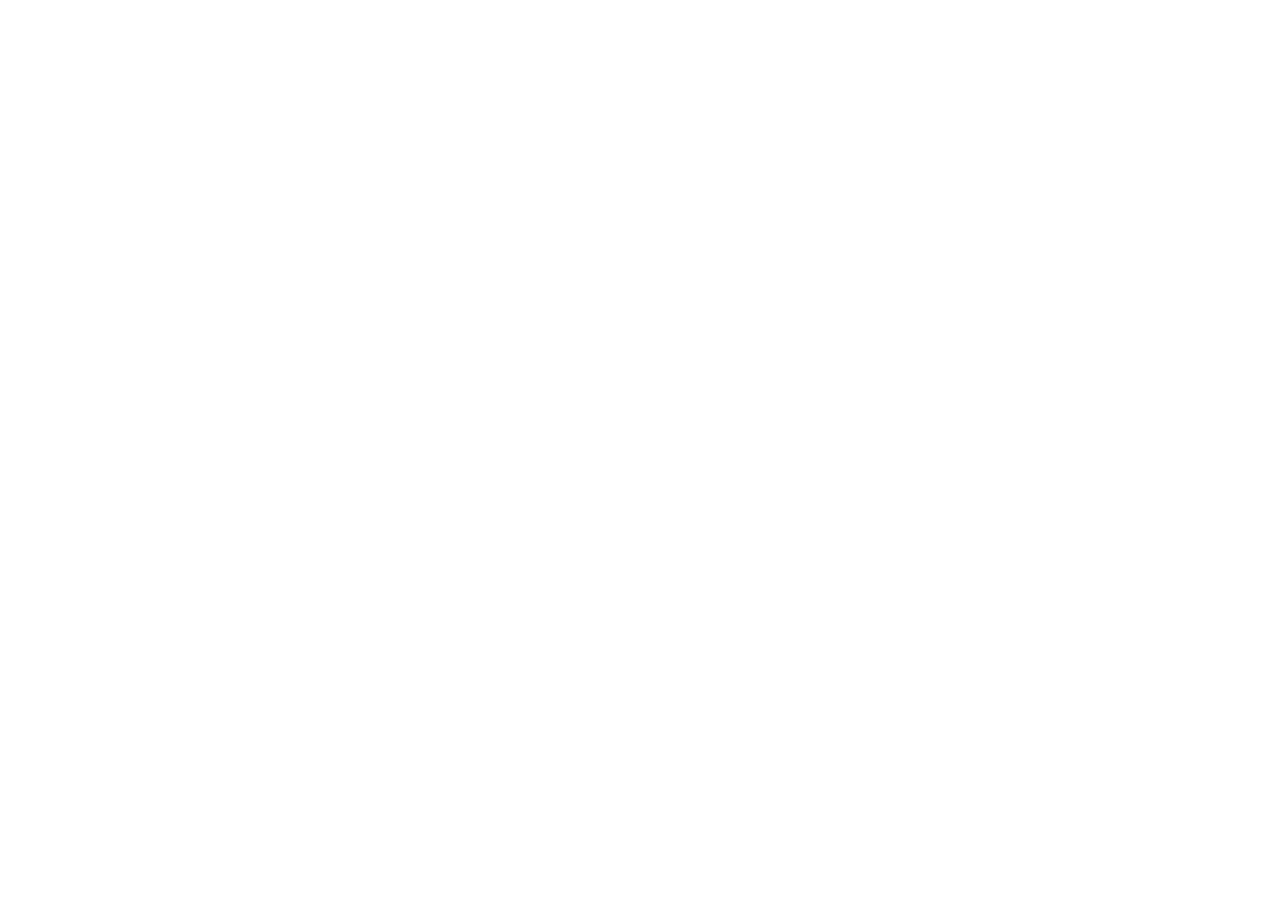
==== credits/index.html @ ddbeaecb "legible code" ====
<!DOCTYPE html>
<html lang="en-US">
	<!-- Hey it's me, the website code. pretty neat stuff here, steal whatever you need to code your own site! Source Code: https://github.com/BrandyBuizel/credits.newgroundszine.store -->
	<head>
		<!-- Redirect at 0 Seconds -->
		<meta http-equiv="Refresh" content="0; url='https://credits.newgroundszine.store'" />

		<meta charset="utf-8">
		<meta name="description" content="NGZ: the Zine of the Future, Today!">
		<meta name="keywords" content="newgrounds, zine, store, credits, fanzine">
		<meta name="author" content="brandon driesse">
	  
		<link rel="stylesheet" type="text/css" href="../css/common.css">

		<link rel="icon" type="image/x-icon" href="../favicon/favicon.ico"/>
		<link rel="shortcut icon" type="image/x-icon" href="../favicon/android-chrome-192x192.png"/>
		<link rel="apple-touch-icon" sizes="180x180" href="../favicon/apple-touch-icon.png">
		<link rel="icon" type="image/png" sizes="32x32" href="../favicon/favicon-32x32.png">
		<link rel="icon" type="image/png" sizes="16x16" href="../favicon/favicon-16x16.png">
		<link rel="manifest" href="../favicon/site.webmanifest">
		
		<title>NGZ: the Zine of the Future, Today!</title>
	</head>
	<body>
		<!--Header-->
		<div id="header" class="center">
			<img src="../NGZ-Cover Title.svg" alt="Newgrounds Zine"/>
		</div>

		<!--Footer-->
		<div id="footer" class="center">
			<a href="https://www.type-4.com/store/ngz/" target="_blank">
				<img src="../icons/NGZ_Logo.png" alt="Store Page" class="invert">
			</a>
			<a href="https://ngz.newgrounds.com/" target="_blank">
				<img src="../icons/Newgrounds_Tank.webp" alt="Newgrounds">
			</a>
			<br>
			<h3>NGZ © 2026</h3>
		</div>
	</body>
</html>
---- css/common.css ----
@import url('https://fonts.googleapis.com/css?family=Roboto&display=swap');
@import url('https://fonts.googleapis.com/css2?family=Lexend:wght@100..900&display=swap');

/* ROOT VARIABLES */
:root {
    --bg-color: #f6f7de;

    --text-color: #191919;
	--pink-color: #d77bba;
	--purp-color: #b883ca;
	--cyan-color: #5fcde4;

	--red-color: #b44837;
	--blue-color: #5b6ee1;
	--green-color: #8bdf92;
}

html {
	background-color: var(--bg-color);
	display: block;
	margin: auto;
	font-family: 'Lexend', sans-serif;
}

/******************/
/* HEADER SECTION */
/******************/
#header {
	display: block;
    margin-left: -32px;
}

#header > img { 
	width: auto;
	height: 200px;
}

#name {
	width: 96px;

	position: sticky;

	top: 20px;
	left: 0;
}

/****************/
/* MAIN CONTENT */
/****************/
body {
	overflow-x: hidden !important;
	display: block;
	width: 98%;
	
	margin: 0px auto;
	padding: 1em .5em;

	background-color: var(--bg-color);
}

a {
	text-decoration: none;
	font-weight: bold;
}

embed {
	width: 100%;
	height: max-content;
}

.center {
	text-align: center;
	margin-left: auto;
	margin-right: auto;
	list-style-position: inside;
}

img.invert { filter: invert(1) !important; }

#content {
	display: block;
	width: 96%;
	height: auto;
	
	margin-top: 0;
	margin-bottom: 0;
	margin-left: auto;
	margin-right: auto;
}

div {
	margin: 6px;
}

p {
	color: var(--text-color);
	font-size: 18px;
	
	text-align: center;
}

p a { color: var(--pink-color); }
h3 a { color: var(--purp-color); }

/*******************/
/* GALLERY SECTION */
/*******************/
div.gallery > img,
div.gallery > a > img {
	display: inline-flexbox;
	margin: 4px;
	padding: 2px;

	height: 120px;
	width: auto;

	border: dashed;
	border-color: var(--text-color);
	image-rendering: pixelated;
}

@keyframes credAnim {
  0%   {background-color:var(--purp-color); transform:scale(1.2);}
  5%   {background-color:var(--purp-color); transform:rotate(10deg); transform:scale(0.9);}
  20%  {background-color:var(--blue-color); transform:rotate(-5deg);}
  45%  {background-color:var(--green-color); transform:scale(1.2);}
  60%  {background-color:var(--cyan-color); transform:rotate(5deg);}
  80%  {background-color:var(--cyan-color); transform:scale(1.2);}
  100% {background-color:var(--pink-color); transform:scale(2.0);}
}

div.gallery > img:hover,
div.gallery > a > img:hover{
	animation-name: credAnim;
	animation-duration: 2.5s;

	/* END STATE */
	transform:scale(2.0);
	padding: 0;
	margin: 6px;
}

/******************/
/* FOOTER SECTION */
/******************/
#footer {
	display: block;
	margin: auto;

	width: 100%;
	padding-top: 12px;
	padding-bottom: 32px;
	height: 36px;

	background-color: var(--bg-color);
	border-top: 3px dashed var(--text-color);
}

#footer p {
	font-size: 14px;
	font-weight: bold;
	text-align: center;
	color: var(--text-color);

	margin-top: 6px;
	margin-bottom: 0px;
	padding: 0px;
}

#footer > h3 { 
	margin-top: 6px;
	padding-bottom: 1em;
}

#footer img {
	padding: .5em;
	filter: brightness(1);
}

#footer > a > img {
	height: 60px;
	width: auto;
}

#footer img:hover { transform: scale(120%); }

/* END OF STYLES */
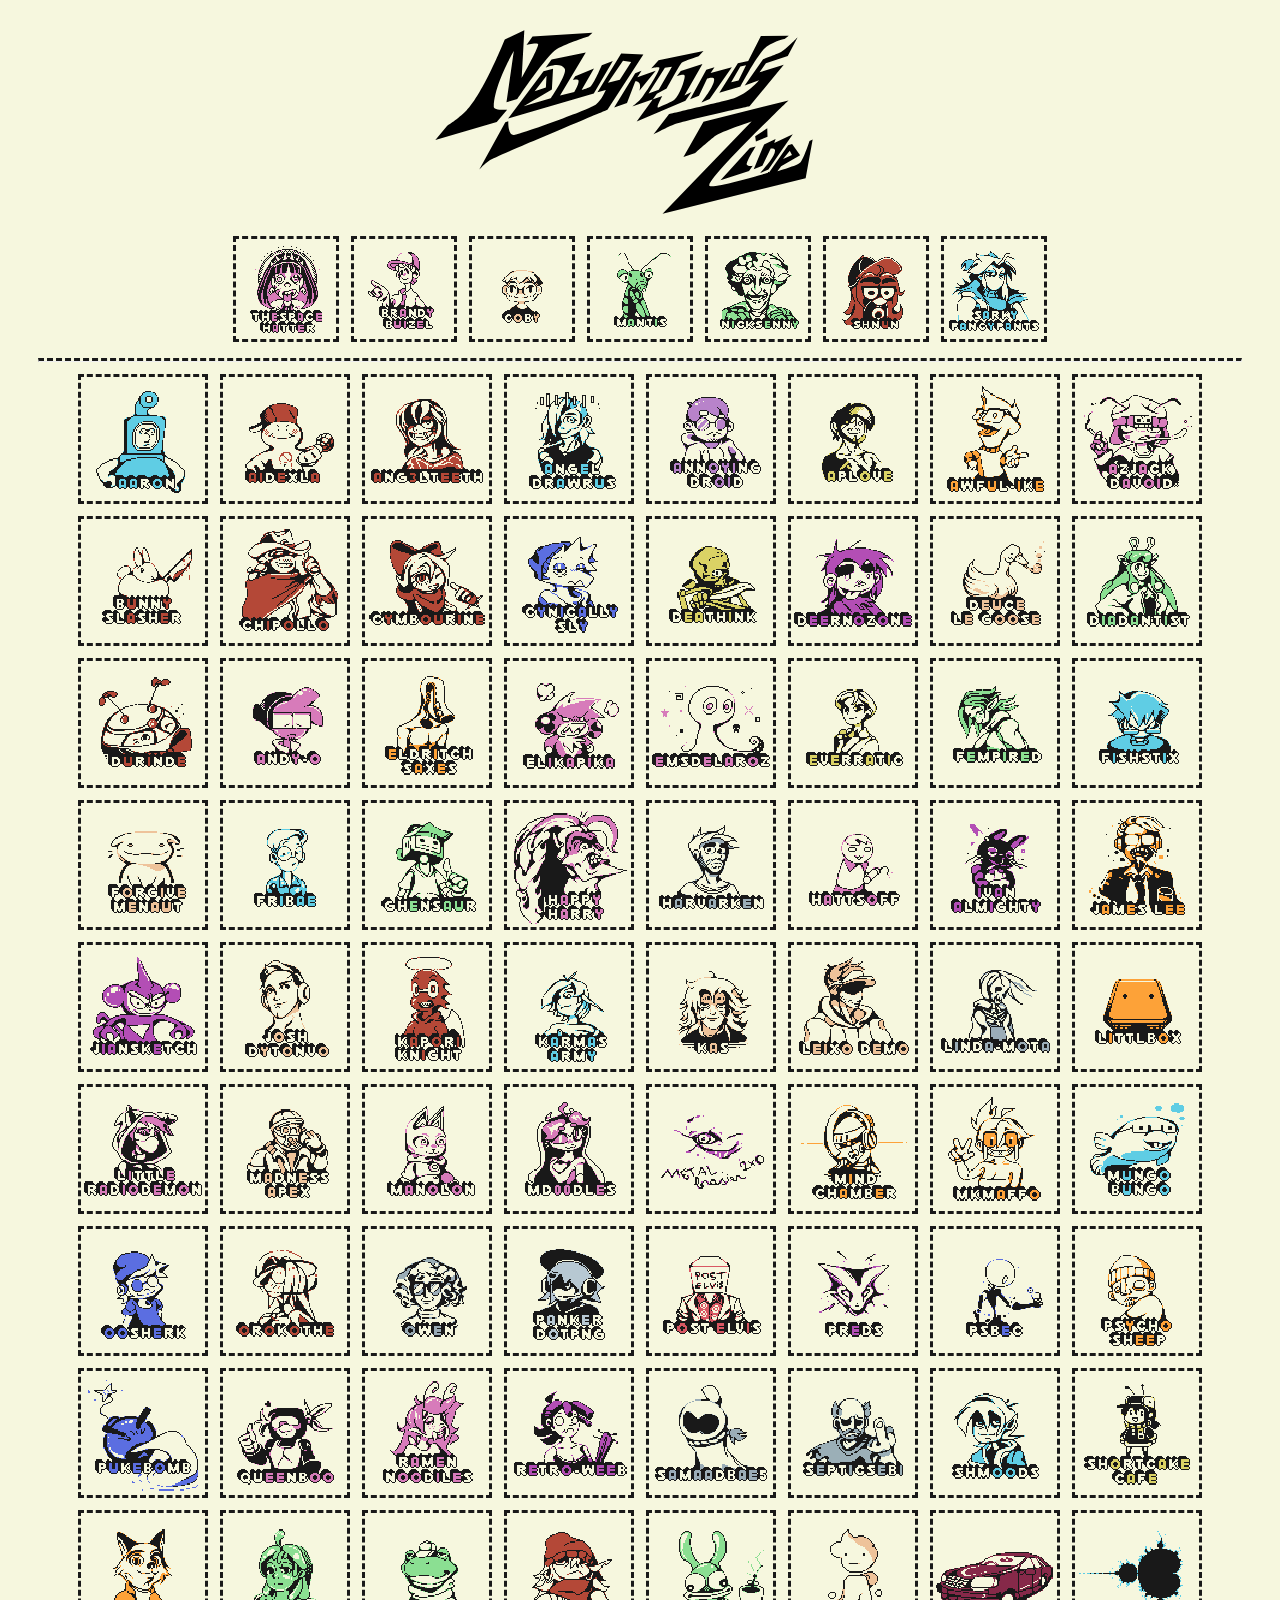
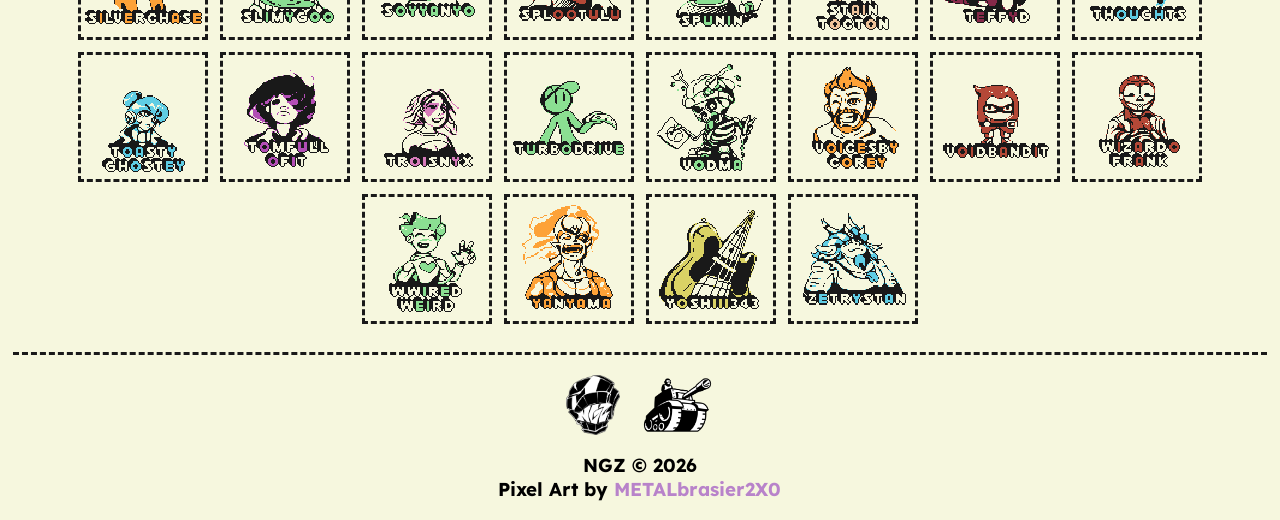
==== commit 4d594faa: "init" ====
--- a/credits/index.html
+++ b/credits/index.html
@@ -2,9 +2,6 @@
 <html lang="en-US">
 	<!-- Hey it's me, the website code. pretty neat stuff here, steal whatever you need to code your own site! Source Code: https://github.com/BrandyBuizel/credits.newgroundszine.store -->
 	<head>
-		<!-- Redirect at 0 Seconds -->
-		<meta http-equiv="Refresh" content="0; url='https://credits.newgroundszine.store'" />
-
 		<meta charset="utf-8">
 		<meta name="description" content="NGZ: the Zine of the Future, Today!">
 		<meta name="keywords" content="newgrounds, zine, store, credits, fanzine">
@@ -19,7 +16,7 @@
 		<link rel="icon" type="image/png" sizes="16x16" href="../favicon/favicon-16x16.png">
 		<link rel="manifest" href="../favicon/site.webmanifest">
 		
-		<title>NGZ: the Zine of the Future, Today!</title>
+		<title>NGZ: Zine Credits Page</title>
 	</head>
 	<body>
 		<!--Header-->
@@ -27,6 +24,404 @@
 			<img src="../NGZ-Cover Title.svg" alt="Newgrounds Zine"/>
 		</div>
 
+		<!--Main Content-->
+		<div id="content" class="center flex gallery credits">
+			<div class="mod-team">
+			<a href="https://thespacehatter.newgrounds.com/">
+				<img src="../credits/images/THESPACEHATTER.png" 
+				loading="lazy" alt="TheSpaceHatter"
+				id="TheSpaceHatter" /></a>
+			<a href="https://brandybuizel.newgrounds.com/">
+				<img src="../credits/images/brandybuizel.png" 
+				loading="lazy" alt="BrandyBuizel"
+				id="BrandyBuizel" /></a>
+			<a href="https://coby.newgrounds.com/">
+				<img src="../credits/images/coby.png" 
+				loading="lazy" alt="coby"
+				id="coby" /></a>
+			<a href="https://mantis.newgrounds.com/">
+				<img src="../credits/images/mantis.png" 
+				loading="lazy" alt="Mantis"
+				id="Mantis" /></a>
+			<a href="https://nicksenny.newgrounds.com/">
+				<img src="../credits/images/nicksenny.png" 
+				loading="lazy" alt="NickSenny"
+				id="NickSenny" /></a>
+			<a href="https://pcshnun.newgrounds.com/">
+				<img src="../credits/images/shnun.png" 
+				loading="lazy" alt="PCShnun"
+				id="PCShnun" /></a>
+			<a href="https://sarkyfancypants.newgrounds.com/">
+				<img src="../credits/images/sarkyfancypants.png" 
+				loading="lazy" alt="SarkyFancyPants"
+				id="SarkyFancyPants" /></a>
+			</div><hr>
+
+			<a href="https://aaron-long.newgrounds.com/">
+				<img src="../credits/images/aaron.png"
+				loading="lazy" alt="Aaron-Long"
+				id="Aaron-Long" /></a>
+			<a href="https://aidexla.newgrounds.com/">
+				<img src="../credits/images/aidexla.png"
+				loading="lazy" alt="AIDexla" 
+				id="AIDexla" /></a>
+			<a href="https://ang3lteeth.newgrounds.com/">
+				<img src="../credits/images/ang3lteeth.png" 
+				loading="lazy" alt="Ang3lteeth"
+				id="Ang3lteeth" /></a>
+			<a href="https://angeldrawrus.newgrounds.com/">
+				<img src="../credits/images/angeldrawrus.png" 
+				loading="lazy" alt="AngelDrawRus"
+				id="AngelDrawRus" /></a>
+			<a href="https://droid.newgrounds.com">
+				<img src="../credits/images/annoyingdroid.png" 
+				loading="lazy" alt="Droid"
+				id="Droid" /></a>
+			<a href="https://aplovestudio.newgrounds.com/">
+				<img src="../credits/images/aplove.png" 
+				loading="lazy" alt="aplovestudio"
+				id="aplovestudio" /></a>
+			<a href="https://awful-ike.newgrounds.com/">
+				<img src="../credits/images/awfulike.png" 
+				loading="lazy" alt="Awful-Ike"
+				id="Awful-Ike" /></a>
+			<a href="https://azjackdavoid.newgrounds.com/">
+				<img src="../credits/images/azjackdavoid.png" 
+				loading="lazy" alt="AzjackDaVoid"
+				id="AzjackDaVoid" /></a>
+			<!-- <a href="https://brandybuizel.newgrounds.com/">
+				<img src="../credits/images/brandybuizel.png" 
+				loading="lazy" alt="BrandyBuizel"
+				id="BrandyBuizel" /></a> -->
+			<a href="https://bunnyslasher.newgrounds.com/">
+				<img src="../credits/images/bunnyslasher.png" 
+				loading="lazy" alt="bunnyslasher"
+				id="bunnyslasher" /></a>
+			<a href="https://chipollo.newgrounds.com/">
+				<img src="../credits/images/chipollo.png" 
+				loading="lazy" alt="chipollo"
+				id="chipollo" /></a>
+			<!-- <a href="https://coby.newgrounds.com/">
+				<img src="../credits/images/coby.png" 
+				loading="lazy" alt="coby"
+				id="coby" /></a> -->
+			<a href="https://cymbourine.newgrounds.com/">
+				<img src="../credits/images/cymbourine.png" 
+				loading="lazy" alt="Cymbourine"
+				id="Cymbourine" /></a>
+			<a href="https://cynicallysly.newgrounds.com/">
+				<img src="../credits/images/cynicallysly.png" 
+				loading="lazy" alt="cynicallysly"
+				id="cynicallysly" /></a>
+			<a href="https://deathink.newgrounds.com/">
+				<img src="../credits/images/deathink.png" 
+				loading="lazy" alt="deathink"
+				id="deathink" /></a>
+			<a href="https://deernozone.newgrounds.com/">
+				<img src="../credits/images/deernozone.png" 
+				loading="lazy" alt="deernozone"
+				id="deernozone" /></a>
+			<a href="https://deucelegoose.newgrounds.com/">
+				<img src="../credits/images/deucelegoose.png" 
+				loading="lazy" alt="DeuceLeGoose"
+				id="DeuceLeGoose" /></a>
+			<a href="https://diadantist.newgrounds.com/">
+				<img src="../credits/images/diadantist.png" 
+				loading="lazy" alt="Diadantist"
+				id="Diadantist" /></a>
+			<a href="https://durinde.newgrounds.com/">
+				<img src="../credits/images/durinde.png" 
+				loading="lazy" alt="Durinde"
+				id="Durinde" /></a>
+			<a href="https://dynamotoon.newgrounds.com/">
+				<img src="../credits/images/dynamotoon.png" 
+				loading="lazy" alt="DynamoToon" 
+				id="DynamoToon" /></a>
+			<a href="https://eldritchsaxes.newgrounds.com/">
+				<img src="../credits/images/eldritchsaxes.png" 
+				loading="lazy" alt="Eldritchsaxes" 
+				id="Eldritchsaxes" /></a>
+			<a href="https://elikapika.newgrounds.com/">
+				<img src="../credits/images/elikapika.png" 
+				loading="lazy" alt="elikapika" 
+				id="elikapika" /></a>
+			<a href="https://emsdelaroz.newgrounds.com/">
+				<img src="../credits/images/emsdelaroz.png" 
+				loading="lazy" alt="EmsDeLaRoZ" 
+				id="EmsDeLaRoZ" /></a>
+			<a href="https://everratic.newgrounds.com/">
+				<img src="../credits/images/everratic.png" 
+				loading="lazy" alt="Everratic" 
+				id="Everratic" /></a>
+			<a href="https://fempired.newgrounds.com/">
+				<img src="../credits/images/fempired.png" 
+				loading="lazy" alt="Fempired" 
+				id="Fempired" /></a>
+			<a href="https://fish-on-stix.newgrounds.com/">
+				<img src="../credits/images/fishstix.png" 
+				loading="lazy" alt="FISH-ON-STIX" 
+				id="FISH-ON-STIX" /></a>
+			<a href="https://forgivemenaut.newgrounds.com/">
+				<img src="../credits/images/forgivemenaut.png" 
+				loading="lazy" alt="forgivemenaut" id="forgivemenaut" /></a>
+			<a href="https://fribae.newgrounds.com/">
+				<img src="../credits/images/fribae.png" 
+				loading="lazy" alt="fribae" 
+				id="fribae" /></a>
+			<a href="https://ghensaur.newgrounds.com/">
+				<img src="../credits/images/ghensaur.png" 
+				loading="lazy" alt="GhenSaur" 
+				id="GhenSaur" /></a>
+			<a href="https://happyharry.newgrounds.com/">
+				<img src="../credits/images/happyharry.png" 
+				loading="lazy" alt="HappyHarry" 
+				id="HappyHarry" /></a>
+			<a href="https://almightyhans.newgrounds.com/">
+				<img src="../credits/images/harvarken.png" 
+				loading="lazy" alt="AlmightyHans" 
+				id="AlmightyHans" /></a>
+			<a href="https://hattsoff.newgrounds.com/">
+				<img src="../credits/images/hattsoff.png" 
+				loading="lazy" alt="Hattsoff" 
+				id="Hattsoff" /></a>
+			<a href="https://ivanalmighty.newgrounds.com/">
+				<img src="../credits/images/ivanalmighty.png" 
+				loading="lazy" alt="IvanAlmighty"
+				id="IvanAlmighty" /></a>
+			<a href="https://jameslee.newgrounds.com/">
+				<img src="../credits/images/jameslee.png" 
+				loading="lazy" alt="JamesLee"
+				id="JamesLee" /></a>
+			<a href="https://jiansketch.newgrounds.com/">
+				<img src="../credits/images/jiansketch.png" 
+				loading="lazy" alt="jiansketch"
+				id="jiansketch" /></a>
+			<a href="https://joshdytonvo.newgrounds.com/">
+				<img src="../credits/images/joshdytonvo.png" 
+				loading="lazy" alt="JoshDytonVO"
+				id="JoshDytonVO" /></a>
+			<a href="https://kaporiknight.newgrounds.com/">
+				<img src="../credits/images/kaporiknight.png" 
+				loading="lazy" alt="KaporiKnight"
+				id="KaporiKnight" /></a>
+			<a href="https://karmasarmy.newgrounds.com/">
+				<img src="../credits/images/karmasarmy.png" 
+				loading="lazy" alt="KarmasArmy"
+				id="KarmasArmy" /></a>
+			<a href="https://kastozx.newgrounds.com">
+				<img src="../credits/images/kas.png" 
+				loading="lazy" alt="kastozx"
+				id="kastozx" /></a>
+			<a href="https://leixodemo.newgrounds.com/">
+				<img src="../credits/images/leixodemo.png" 
+				loading="lazy" alt="LEIXODEMO"
+				id="LEIXODEMO" /></a>
+			<a href="https://linda-mota.newgrounds.com/">
+				<img src="../credits/images/lindamota.png" 
+				loading="lazy" alt="linda-mota"
+				id="linda-mota" /></a>
+			<a href="https://littlbox.newgrounds.com/">
+				<img src="../credits/images/littlbox.png" 
+				loading="lazy" alt="littlbox"
+				id="littlbox" /></a>
+			<a href="https://little-radiodemon.newgrounds.com/">
+				<img src="../credits/images/littleradiodemon.png" 
+				loading="lazy" alt="Little-RadioDemon"
+				id="Little-RadioDemon" /></a>
+			<a href="https://mr4w.newgrounds.com/">
+				<img src="../credits/images/madnessapex.png" 
+				loading="lazy" alt="Mr4W"
+				id="Mr4W" /></a>
+			<a href="https://manolon.newgrounds.com/">
+				<img src="../credits/images/manolon.png" 
+				loading="lazy" alt="ManoLon"
+				id="ManoLon" /></a>
+			<!-- <a href="https://mantis.newgrounds.com/">
+				<img src="../credits/images/mantis.png" 
+				loading="lazy" alt="Mantis"
+				id="Mantis" /></a> -->
+			<a href="https://md00dles.newgrounds.com/">
+				<img src="../credits/images/mdoodles.png" 
+				loading="lazy" alt="MD00dles"
+				id="MD00dles" /></a>
+			<a href="https://metalbrasier2x0.newgrounds.com/">
+				<img src="../credits/images/METALbrasier2X0.png" 
+				loading="lazy" alt="METALbrasier2X0"
+				id="METALbrasier2X0" /></a>
+			<a href="https://mindchamber.newgrounds.com/">
+				<img src="../credits/images/mindchamber.png" 
+				loading="lazy" alt="MindChamber"
+				id="MindChamber" /></a>
+			<a href="https://mkmaffo.newgrounds.com/">
+				<img src="../credits/images/mkmaffo.png" 
+				loading="lazy" alt="MKMaffo"
+				id="MKMaffo" /></a>
+			<a href="https://mungobung0.newgrounds.com/">
+				<img src="../credits/images/mungobungo.png" 
+				loading="lazy" alt="MungoBUNG0"
+				id="MungoBUNG0" /></a>
+			<!-- <a href="https://nicksenny.newgrounds.com/">
+				<img src="../credits/images/nicksenny.png" 
+				loading="lazy" alt="NickSenny"
+				id="NickSenny" /></a> -->
+			<a href="https://oosherk.newgrounds.com/">
+				<img src="../credits/images/oosherk.png" 
+				loading="lazy" alt="OOSHERK"
+				id="OOSHERK" /></a>
+			<a href="https://orokothe.newgrounds.com/">
+				<img src="../credits/images/orokothe.png" 
+				loading="lazy" alt="Orokothe"
+				id="Orokothe" /></a>
+			<a href="https://owen.newgrounds.com/">
+				<img src="../credits/images/owen.png" 
+				loading="lazy" alt="Owen"
+				id="Owen" /></a>
+			<a href="https://pankerdotpng.newgrounds.com/">
+				<img src="../credits/images/pankerdotpng.png" 
+				loading="lazy" alt="pankerdotpng"
+				id="pankerdotpng" /></a>
+			<a href="https://postelvis.newgrounds.com">
+				<img src="../credits/images/POSTELVIS.png" 
+				loading="lazy" alt="POSTELVIS"
+				id="POSTELVIS" /></a>
+			<a href="https://preds.newgrounds.com/">
+				<img src="../credits/images/preds.png" 
+				loading="lazy" alt="Preds"
+				id="Preds" /></a>
+			<a href="https://psbec.newgrounds.com/">
+				<img src="../credits/images/psbec.png" 
+				loading="lazy" alt="psbec"
+				id="psbec" /></a>
+			<a href="https://thepsychosheep.newgrounds.com/">
+				<img src="../credits/images/psychosheep.png" 
+				loading="lazy" alt="ThePsychoSheep"
+				id="ThePsychoSheep" /></a>
+			<a href="https://pukebomb.newgrounds.com/">
+				<img src="../credits/images/pukebomb.png" 
+				loading="lazy" alt="PukeBomb"
+				id="PukeBomb" /></a>
+			<a href="https://queenboo.newgrounds.com/">
+				<img src="../credits/images/queenboo.png" 
+				loading="lazy" alt="QueenBoo"
+				id="QueenBoo" /></a>
+			<a href="https://ramen-noodiles.newgrounds.com/">
+				<img src="../credits/images/ramennoodiles.png" 
+				loading="lazy" alt="Ramen-Noodiles"
+				id="Ramen-Noodiles" /></a>
+			<a href="https://retro-weeb.newgrounds.com/">
+				<img src="../credits/images/retro-weeb.png" 
+				loading="lazy" alt="Retro-weeb"
+				id="Retro-weeb" /></a>
+			<a href="https://samaadbae5.newgrounds.com/">
+				<img src="../credits/images/samaadbae5.png" 
+				loading="lazy" alt="SamaadBae5"
+				id="SamaadBae5" /></a>
+			<!-- <a href="https://sarkyfancypants.newgrounds.com/">
+				<img src="../credits/images/sarkyfancypants.png" 
+				loading="lazy" alt="SarkyFancyPants"
+				id="SarkyFancyPants" /></a> -->
+			<a href="https://septicsebi.newgrounds.com/">
+				<img src="../credits/images/septicsebi.png" 
+				loading="lazy" alt="septicsebi"
+				id="septicsebi" /></a>
+			<a href="https://mrshmoods.newgrounds.com/">
+				<img src="../credits/images/shmoods.png" 
+				loading="lazy" alt="MrShmoods"
+				id="MrShmoods" /></a>
+			<!-- <a href="https://pcshnun.newgrounds.com/">
+				<img src="../credits/images/shnun.png" 
+				loading="lazy" alt="PCShnun"
+				id="PCShnun" /></a> -->
+			<a href="https://shortcakecafe.newgrounds.com/">
+				<img src="../credits/images/shortcakecafe.png" 
+				loading="lazy" alt="ShortCakeCafe"
+				id="ShortCakeCafe" /></a>
+			<a href="https://silverchase.newgrounds.com/">
+				<img src="../credits/images/silverchase.png" 
+				loading="lazy" alt="silverchase"
+				id="silverchase" /></a>
+			<a href="https://slimygoo.newgrounds.com/">
+				<img src="../credits/images/slimygoo.png" 
+				loading="lazy" alt="Slimygoo"
+				id="Slimygoo" /></a>
+			<a href="https://soyyanyo.newgrounds.com/">
+				<img src="../credits/images/soyyanyo.png" 
+				loading="lazy" alt="SoyYanyo"
+				id="SoyYanyo" /></a>
+			<a href="https://splootulu.newgrounds.com/">
+				<img src="../credits/images/splootulu.png" 
+				loading="lazy" alt="Splootulu"
+				id="Splootulu" /></a>
+			<a href="https://spunin.newgrounds.com/">
+				<img src="../credits/images/spunin.png" 
+				loading="lazy" alt="Spunin"
+				id="Spunin" /></a>
+			<a href="https://staintocton.newgrounds.com/">
+				<img src="../credits/images/staintocton.png" 
+				loading="lazy" alt="Staintocton"
+				id="Staintocton" /></a>
+			<a href="https://teffyd.newgrounds.com/">
+				<img src="../credits/images/teffyd.png" 
+				loading="lazy" alt="TeffyD"
+				id="TeffyD" /></a>
+			<!-- <a href="https://thespacehatter.newgrounds.com/">
+				<img src="../credits/images/THESPACEHATTER.png" 
+				loading="lazy" alt="TheSpaceHatter"
+				id="TheSpaceHatter" /></a> -->
+			<a href="https://thoughtsthoughts.newgrounds.com/">
+				<img src="../credits/images/thoughts.png" 
+				loading="lazy" alt="ThoughtsThoughts"
+				id="ThoughtsThoughts" /></a>
+			<a href="https://toastyghostey.newgrounds.com/">
+				<img src="../credits/images/toastyghostey.png" 
+				loading="lazy" alt="ToastyGhostey"
+				id="ToastyGhostey" /></a>
+			<a href="https://tomfullofit.newgrounds.com/">
+				<img src="../credits/images/tomfullofit.png" 
+				loading="lazy" alt="Tomfullofit"
+				id="Tomfullofit" /></a>
+			<a href="https://troisnyx.newgrounds.com/">
+				<img src="../credits/images/troisnyx.png" 
+				loading="lazy" alt="Troisnyx"
+				id="Troisnyx" /></a>
+			<a href="https://turbodrivee.newgrounds.com/">
+				<img src="../credits/images/turbodrive.png" 
+				loading="lazy" alt="TurboDrivee"
+				id="TurboDrivee" /></a>
+			<a href="https://vodma.newgrounds.com/">
+				<img src="../credits/images/vodma.png" 
+				loading="lazy" alt="VODMA"
+				id="VODMA" /></a>
+			<a href="https://voicesbycorey.newgrounds.com/">
+				<img src="../credits/images/voicesbycorey.png" 
+				loading="lazy" alt="VoicesByCorey"
+				id="VoicesByCorey" /></a>
+			<a href="https://voidbandit.newgrounds.com/">
+				<img src="../credits/images/voidbandit.png" 
+				loading="lazy" alt="VoidBandit"
+				id="VoidBandit" /></a>
+			<a href="https://wizardofrank.newgrounds.com/">
+				<img src="../credits/images/wizardofrank.png" 
+				loading="lazy" alt="WizardoFrank"
+				id="WizardoFrank" /></a>
+			<a href="https://wwiredweird.newgrounds.com/">
+				<img src="../credits/images/wwiredweird.png" 
+				loading="lazy" alt="wwiredweird"
+				id="wwiredweird" /></a>
+			<a href="https://unsolvedcases.newgrounds.com/">
+				<img src="../credits/images/yanyama.png" 
+				loading="lazy" alt="UnsolvedCases"
+				id="UnsolvedCases" /></a>
+			<a href="https://yoshiii343.newgrounds.com/">
+				<img src="../credits/images/yoshiii343.png" 
+				loading="lazy" alt="Yoshiii343"
+				id="Yoshiii343" /></a>
+			<a href="https://zetrystan.newgrounds.com/">
+				<img src="../credits/images/ZETRYSTAN.png" 
+				loading="lazy" alt="ZeTrystan"
+				id="ZeTrystan" /></a>
+		</div><br>
+		
 		<!--Footer-->
 		<div id="footer" class="center">
 			<a href="https://www.type-4.com/store/ngz/" target="_blank">
@@ -36,7 +431,7 @@
 				<img src="../icons/Newgrounds_Tank.webp" alt="Newgrounds">
 			</a>
 			<br>
-			<h3>NGZ © 2026</h3>
+			<h3>NGZ © 2026<br>Pixel Art by <a href="https://metalbrasier2x0.newgrounds.com/">METALbrasier2X0</a></h3>
 		</div>
 	</body>
 </html>
--- a/css/common.css
+++ b/css/common.css
@@ -73,6 +73,10 @@
 	margin-left: auto;
 	margin-right: auto;
 	list-style-position: inside;
+}
+
+hr, .bordered, #footer {	
+	border-top: 3px dashed var(--text-color); 
 }
 
 img.invert { filter: invert(1) !important; }
@@ -105,9 +109,16 @@
 /*******************/
 /* GALLERY SECTION */
 /*******************/
-div.gallery > img,
-div.gallery > a > img {
-	display: inline-flexbox;
+div.credits > img,
+div.gallery > a > img,
+div.gallery > div img,
+div.gallery > div > a > img {
+	display: flexbox;
+	flex: content;
+	flex-direction: column-reverse;
+	flex-wrap: wrap-reverse;
+	justify-content: flex-end;
+
 	margin: 4px;
 	padding: 2px;
 
@@ -118,19 +129,32 @@
 	border-color: var(--text-color);
 	image-rendering: pixelated;
 }
+
+div.gallery > img { 
+	width: 30%;
+	height: auto;
+
+	margin: 4px;
+	padding: 2px;
+	padding-bottom: 1em;
+}
+
+div.mod-team > a > img { flex-wrap: wrap; }
+div.gallery > div.mod-team > a > img { height: 96px; }
 
 @keyframes credAnim {
   0%   {background-color:var(--purp-color); transform:scale(1.2);}
   5%   {background-color:var(--purp-color); transform:rotate(10deg); transform:scale(0.9);}
   20%  {background-color:var(--blue-color); transform:rotate(-5deg);}
-  45%  {background-color:var(--green-color); transform:scale(1.2);}
-  60%  {background-color:var(--cyan-color); transform:rotate(5deg);}
+  45%  {background-color:var(--green-color); transform:scale(1.25);}
+  60%  {background-color:var(--cyan-color); transform:rotate(7deg);}
   80%  {background-color:var(--cyan-color); transform:scale(1.2);}
   100% {background-color:var(--pink-color); transform:scale(2.0);}
 }
 
-div.gallery > img:hover,
-div.gallery > a > img:hover{
+div.credits > img:hover,
+div.credits > a > img:hover,
+div.credits > div img:hover {
 	animation-name: credAnim;
 	animation-duration: 2.5s;
 
@@ -153,7 +177,6 @@
 	height: 36px;
 
 	background-color: var(--bg-color);
-	border-top: 3px dashed var(--text-color);
 }
 
 #footer p {
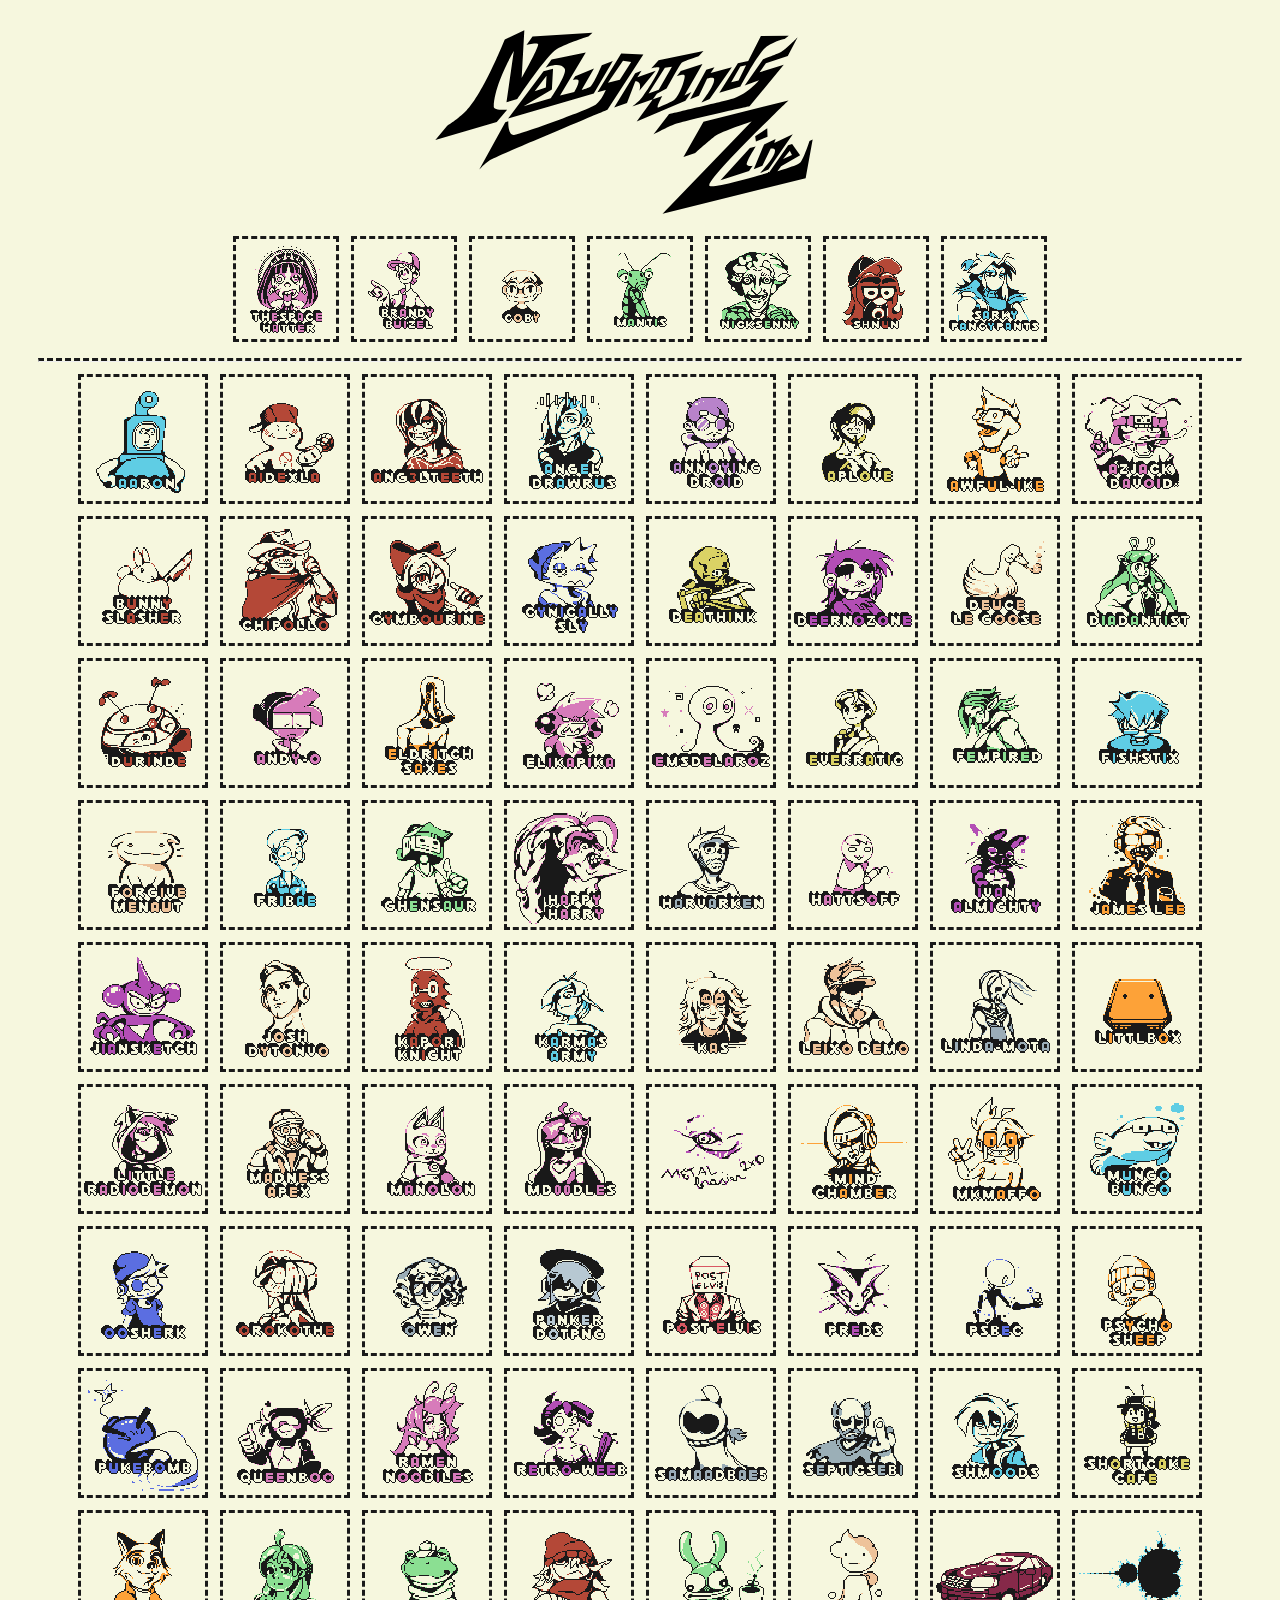
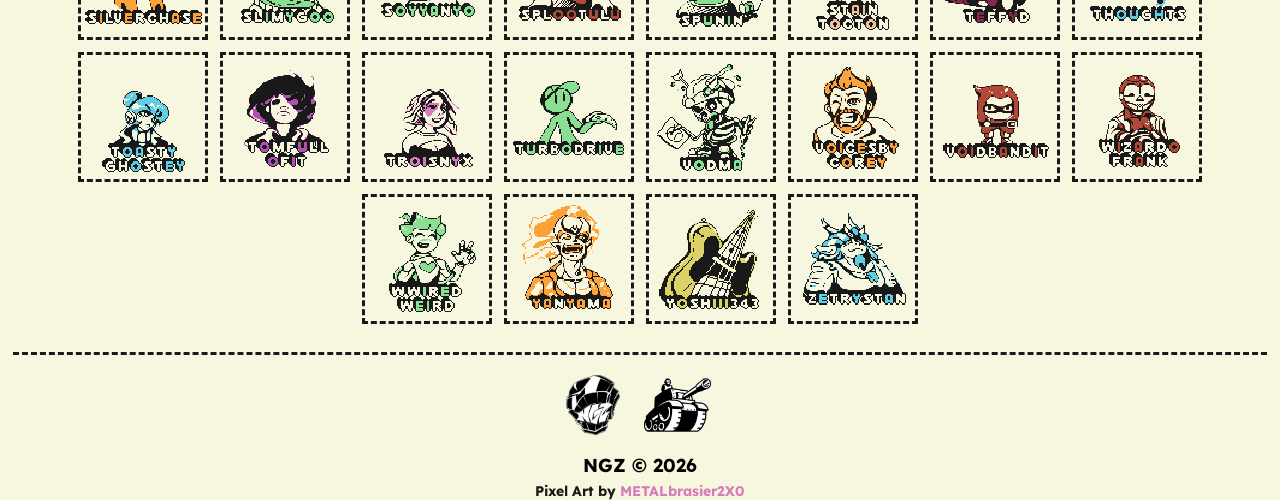
==== commit c43b77f9: "footer css" ====
--- a/credits/index.html
+++ b/credits/index.html
@@ -431,7 +431,8 @@
 				<img src="../icons/Newgrounds_Tank.webp" alt="Newgrounds">
 			</a>
 			<br>
-			<h3>NGZ © 2026<br>Pixel Art by <a href="https://metalbrasier2x0.newgrounds.com/">METALbrasier2X0</a></h3>
+			<h3>NGZ © 2026</h3>
+			<p>Pixel Art by <a href="https://metalbrasier2x0.newgrounds.com/">METALbrasier2X0</a></p>
 		</div>
 	</body>
 </html>
--- a/css/common.css
+++ b/css/common.css
@@ -173,7 +173,7 @@
 
 	width: 100%;
 	padding-top: 12px;
-	padding-bottom: 32px;
+	padding-bottom: 1em;
 	height: 36px;
 
 	background-color: var(--bg-color);
@@ -185,14 +185,13 @@
 	text-align: center;
 	color: var(--text-color);
 
-	margin-top: 6px;
-	margin-bottom: 0px;
-	padding: 0px;
+	margin-top: -1em;
+	margin-bottom: 0;
+	padding: 0;
 }
 
 #footer > h3 { 
 	margin-top: 6px;
-	padding-bottom: 1em;
 }
 
 #footer img {
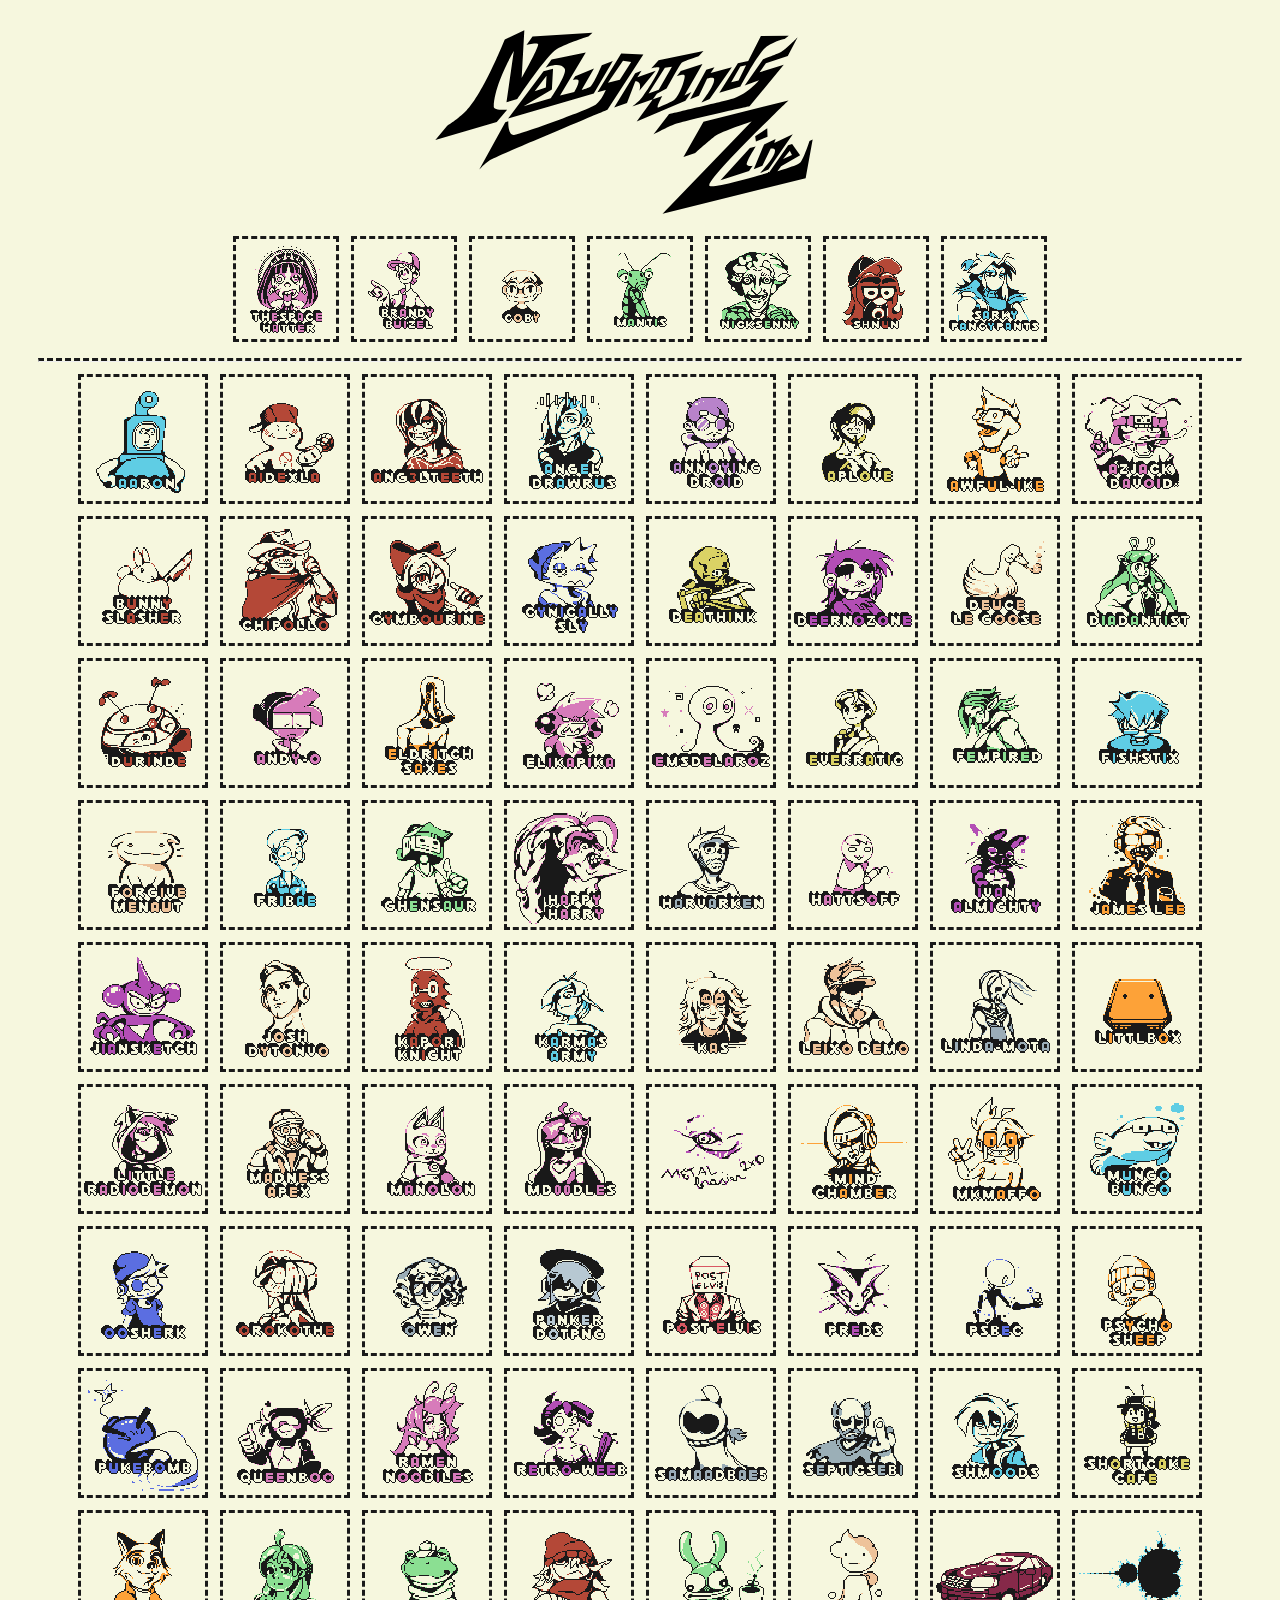
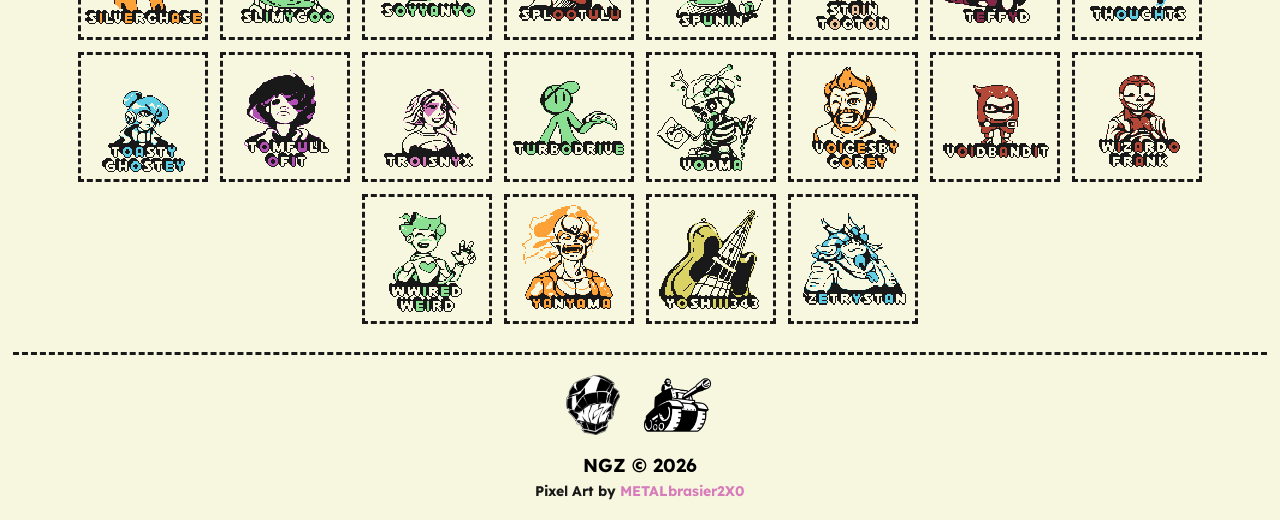
==== commit ea5ac958: "Update index.html" ====
--- a/credits/index.html
+++ b/credits/index.html
@@ -432,7 +432,7 @@
 			</a>
 			<br>
 			<h3>NGZ © 2026</h3>
-			<p>Pixel Art by <a href="https://metalbrasier2x0.newgrounds.com/">METALbrasier2X0</a></p>
+			<p>Pixel Art by <a href="https://metalbrasier2x0.newgrounds.com/">METALbrasier2X0</a></p><br>
 		</div>
 	</body>
 </html>
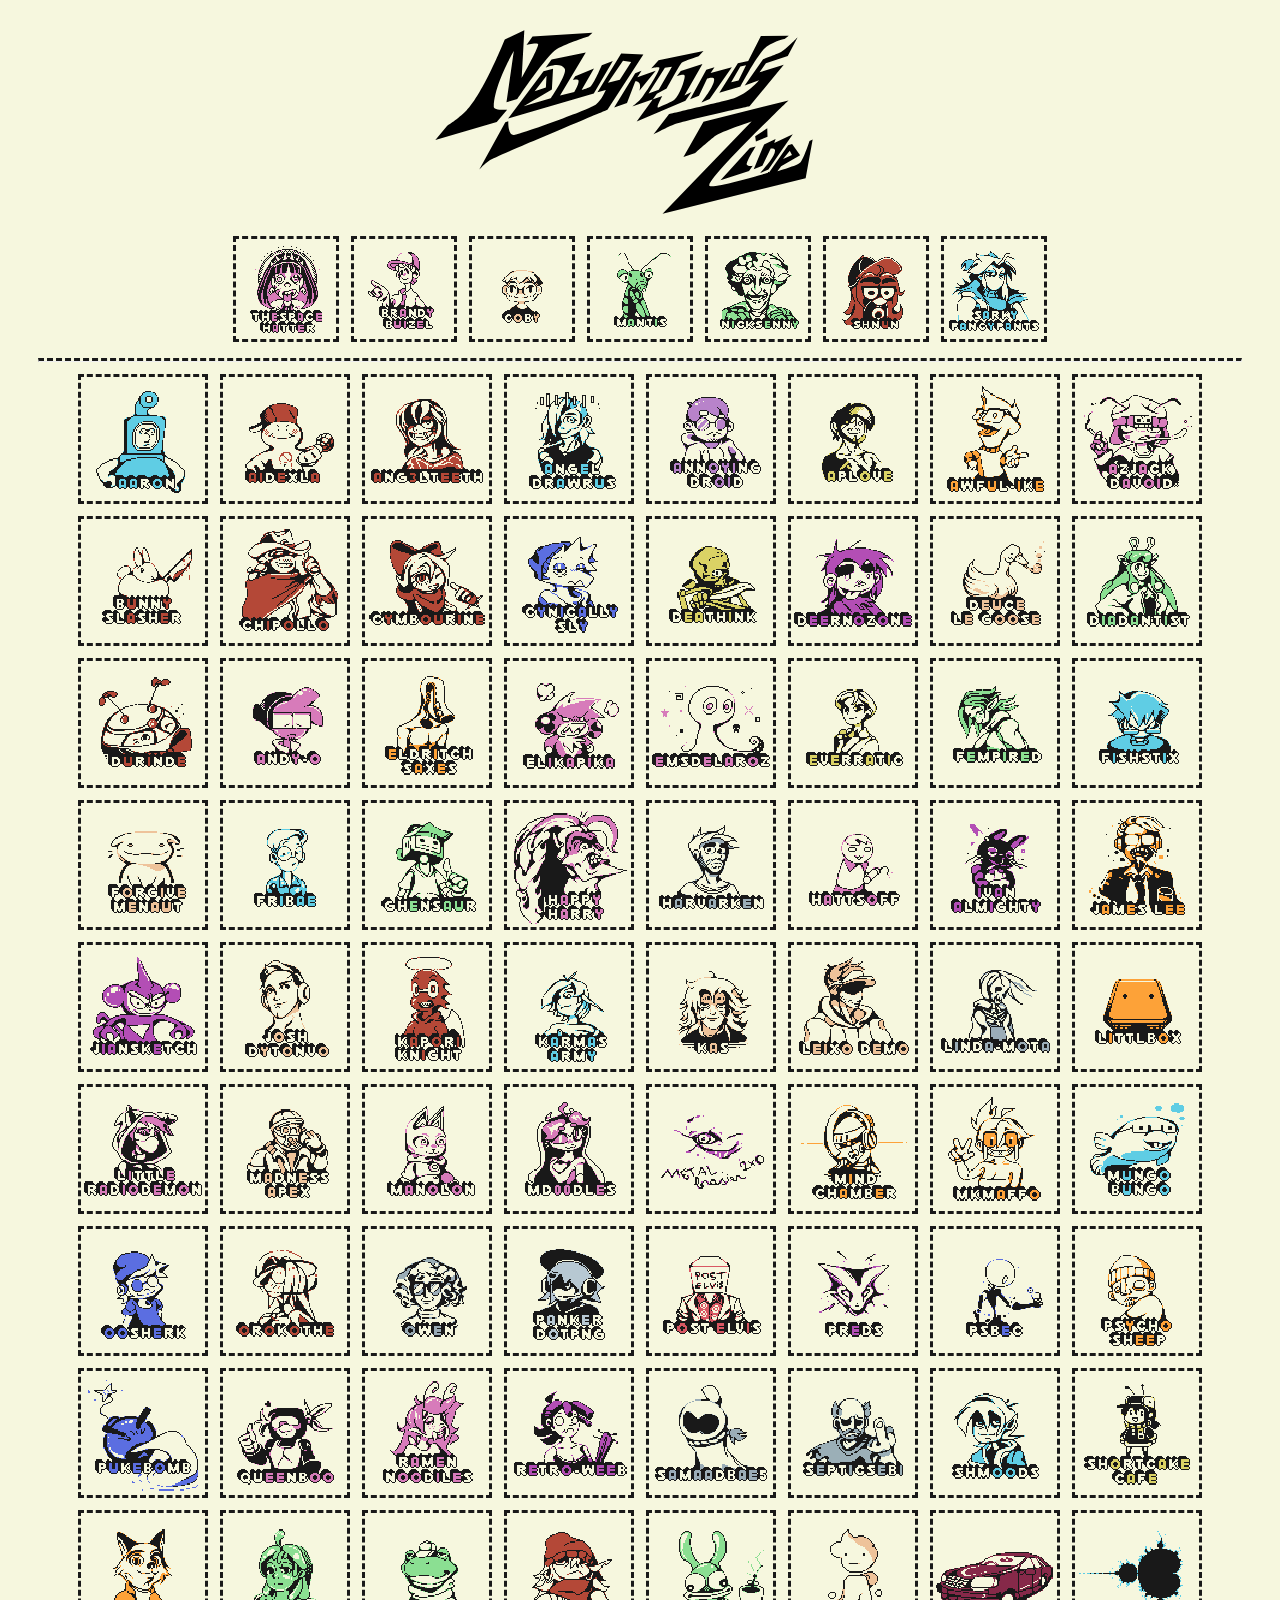
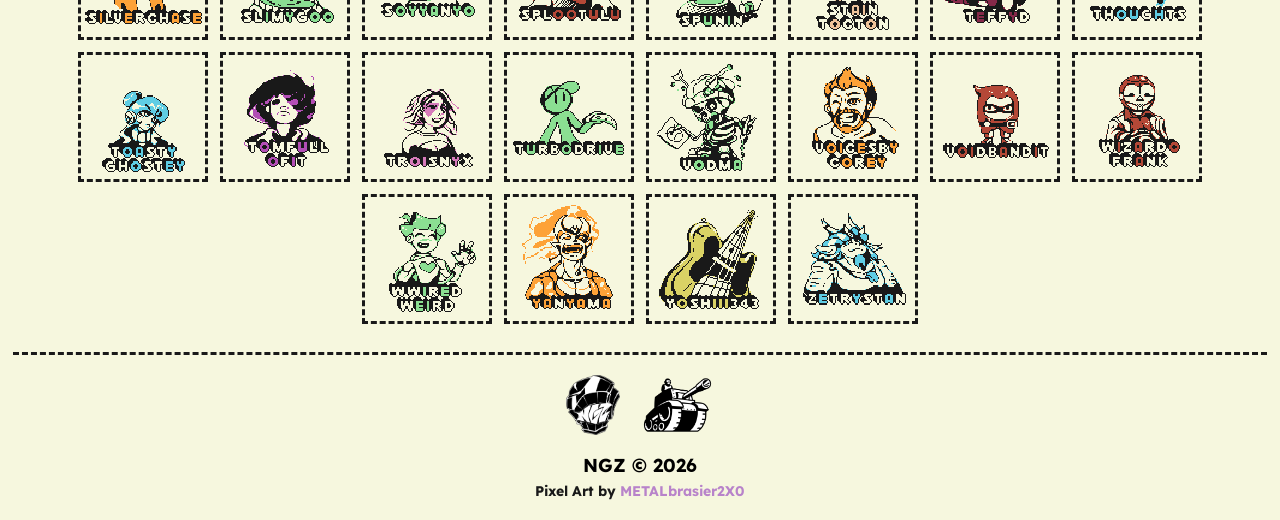
==== commit 710c3050: "classy header link" ====
--- a/credits/index.html
+++ b/credits/index.html
@@ -21,7 +21,9 @@
 	<body>
 		<!--Header-->
 		<div id="header" class="center">
-			<img src="../NGZ-Cover Title.svg" alt="Newgrounds Zine"/>
+			<a href="/credits">
+				<img src="../NGZ-Cover Title.svg" alt="Newgrounds Zine"/>
+			</a>
 		</div>
 
 		<!--Main Content-->
--- a/css/common.css
+++ b/css/common.css
@@ -30,7 +30,8 @@
     margin-left: -32px;
 }
 
-#header > img { 
+#header > img,
+#header > a > img { 
 	width: auto;
 	height: 200px;
 }
@@ -103,8 +104,9 @@
 	text-align: center;
 }
 
-p a { color: var(--pink-color); }
+p a { color: var(--purp-color); }
 h3 a { color: var(--purp-color); }
+#store { max-width: 860px; }
 
 /*******************/
 /* GALLERY SECTION */
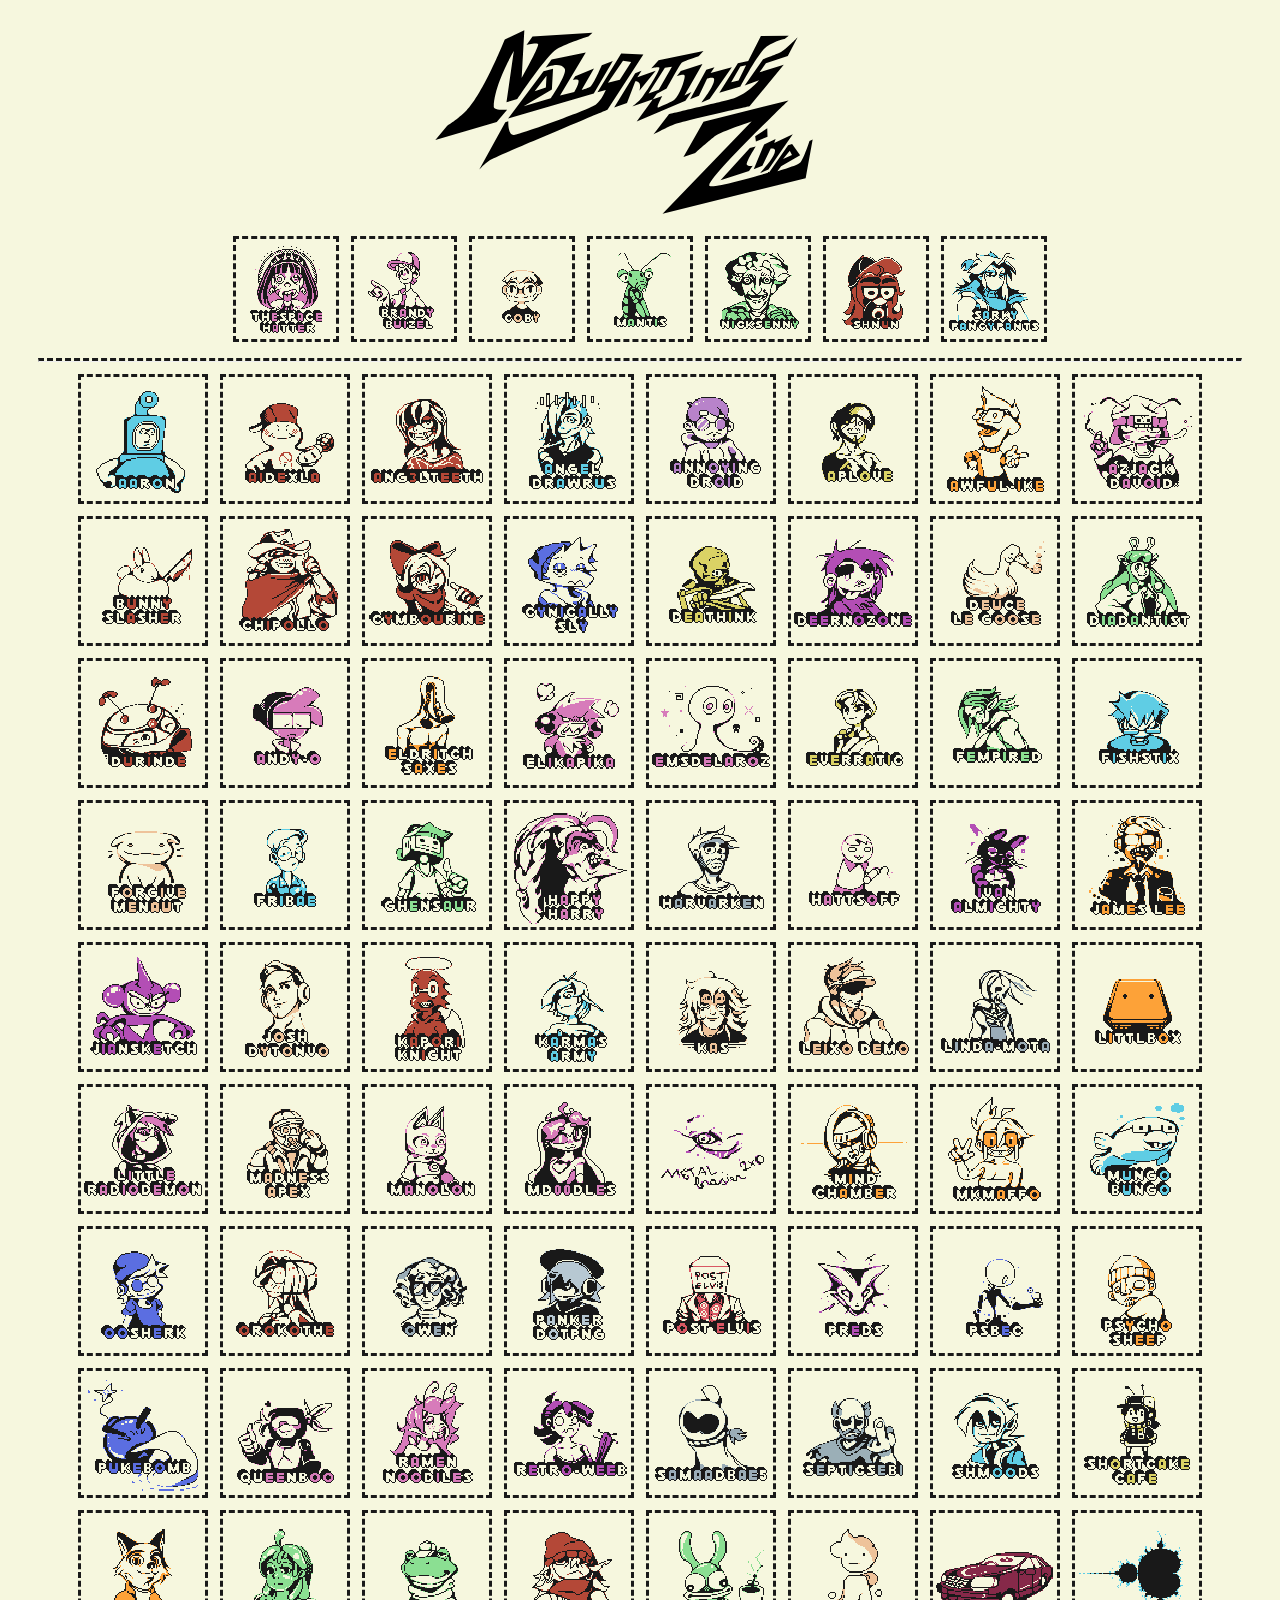
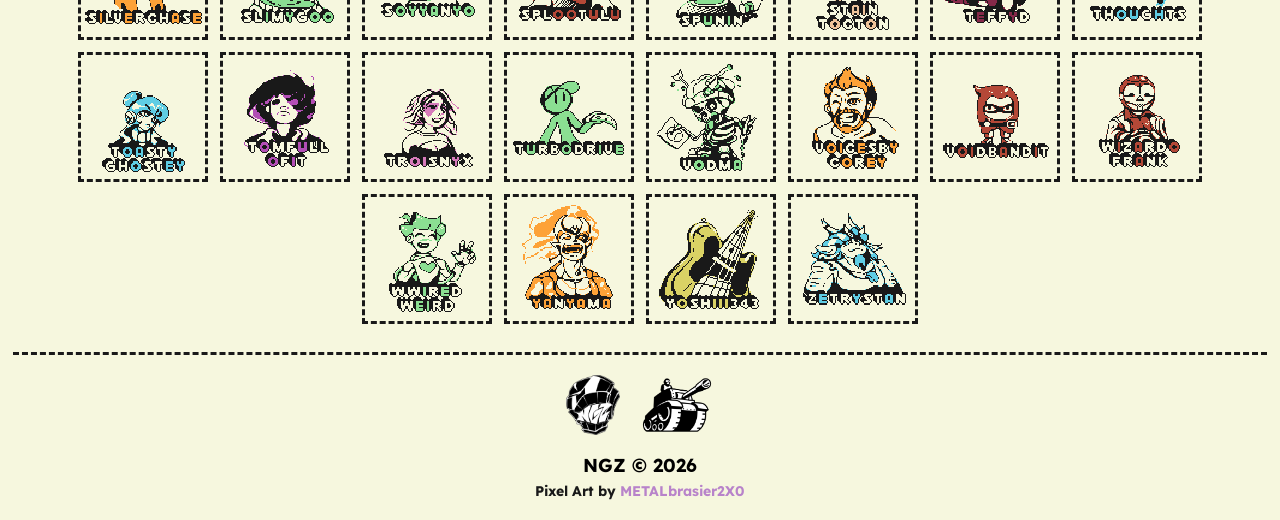
==== commit 39c33af9: "same page format" ====
--- a/credits/index.html
+++ b/credits/index.html
@@ -1,6 +1,6 @@
 <!DOCTYPE html>
 <html lang="en-US">
-	<!-- Hey it's me, the website code. pretty neat stuff here, steal whatever you need to code your own site! Source Code: https://github.com/BrandyBuizel/credits.newgroundszine.store -->
+	<!-- Hey it's me, the website code. pretty neat stuff here, steal whatever you need to code your own site! Source Code: https://github.com/BrandyBuizel/newgroundszine.store -->
 	<head>
 		<meta charset="utf-8">
 		<meta name="description" content="NGZ: the Zine of the Future, Today!">
@@ -16,13 +16,13 @@
 		<link rel="icon" type="image/png" sizes="16x16" href="../favicon/favicon-16x16.png">
 		<link rel="manifest" href="../favicon/site.webmanifest">
 		
-		<title>NGZ: Zine Credits Page</title>
+		<title>NGZ: Zine Credits Page!</title>
 	</head>
 	<body>
 		<!--Header-->
 		<div id="header" class="center">
 			<a href="/credits">
-				<img src="../NGZ-Cover Title.svg" alt="Newgrounds Zine"/>
+				<img src="../images/NGZ-Cover Title.svg" alt="Newgrounds Zine"/>
 			</a>
 		</div>
 
@@ -165,7 +165,8 @@
 				id="FISH-ON-STIX" /></a>
 			<a href="https://forgivemenaut.newgrounds.com/">
 				<img src="../credits/images/forgivemenaut.png" 
-				loading="lazy" alt="forgivemenaut" id="forgivemenaut" /></a>
+				loading="lazy" alt="forgivemenaut" 
+				id="forgivemenaut" /></a>
 			<a href="https://fribae.newgrounds.com/">
 				<img src="../credits/images/fribae.png" 
 				loading="lazy" alt="fribae" 
@@ -427,11 +428,9 @@
 		<!--Footer-->
 		<div id="footer" class="center">
 			<a href="https://www.type-4.com/store/ngz/" target="_blank">
-				<img src="../icons/NGZ_Logo.png" alt="Store Page" class="invert">
-			</a>
+				<img src="../icons/NGZ_Logo.png" alt="Store Page" class="invert" /></a>
 			<a href="https://ngz.newgrounds.com/" target="_blank">
-				<img src="../icons/Newgrounds_Tank.webp" alt="Newgrounds">
-			</a>
+				<img src="../icons/Newgrounds_Tank.webp" alt="Newgrounds" /></a>
 			<br>
 			<h3>NGZ © 2026</h3>
 			<p>Pixel Art by <a href="https://metalbrasier2x0.newgrounds.com/">METALbrasier2X0</a></p><br>
--- a/css/common.css
+++ b/css/common.css
@@ -13,6 +13,8 @@
 	--red-color: #b44837;
 	--blue-color: #5b6ee1;
 	--green-color: #8bdf92;
+
+	--link-color: #fda238;
 }
 
 html {
@@ -62,6 +64,7 @@
 a {
 	text-decoration: none;
 	font-weight: bold;
+	color: var(--link-color)
 }
 
 embed {
